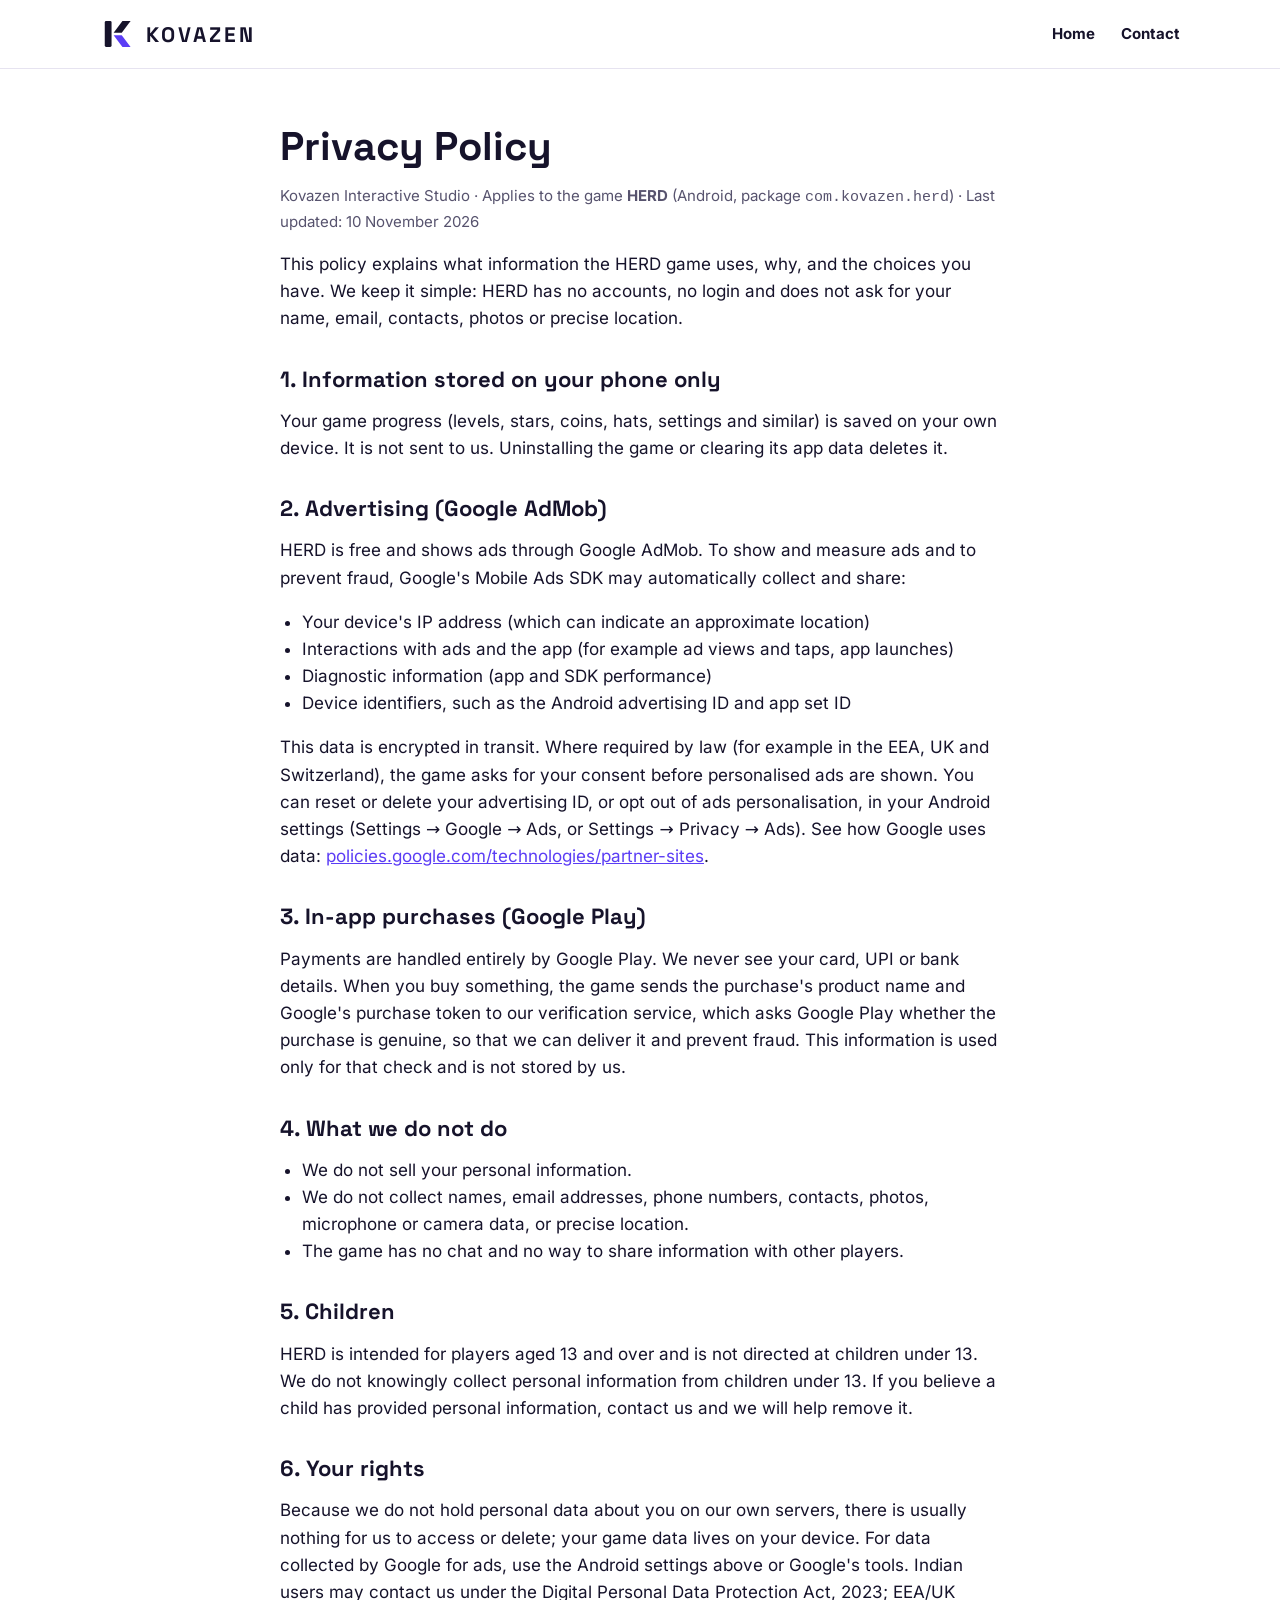
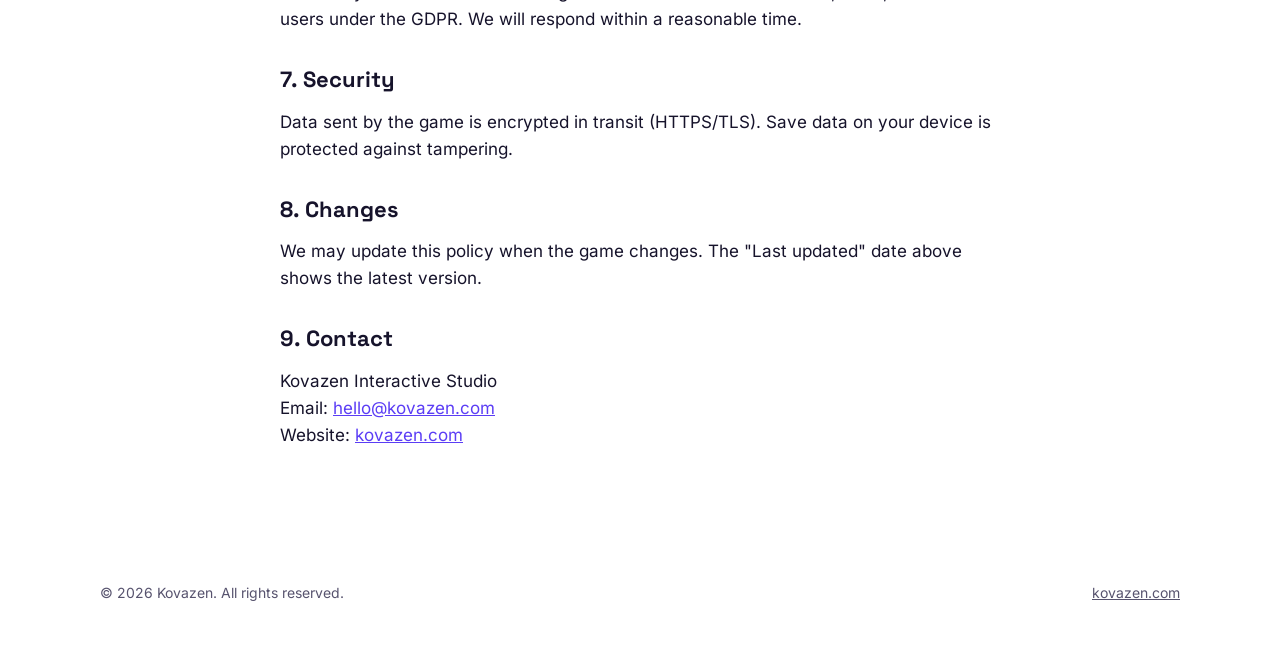
==== privacy/index.html @ 77fa7cde "Add files via upload" ====
<!doctype html>
<html lang="en">
<head>
<meta charset="utf-8">
<meta name="viewport" content="width=device-width, initial-scale=1">
<title>Privacy Policy · HERD · Kovazen Interactive Studio</title>
<meta name="description" content="Privacy policy for the HERD game by Kovazen Interactive Studio.">
<link rel="icon" href="/favicon.svg" type="image/svg+xml">
<link rel="stylesheet" href="/assets/site.css">
</head>
<body>
<header>
  <div class="wrap">
    <a class="brand" href="/" aria-label="Kovazen home">
      <svg viewBox="0 0 100 100" aria-hidden="true"><rect x="14" y="12" width="20" height="76" rx="4" fill="#16132B"/><polygon points="40,46 66,12 90,12 64,46" fill="#16132B"/><polygon points="40,54 64,54 90,88 66,88" fill="#5B3DF5"/></svg>
      <b>KOVAZEN</b>
    </a>
    <nav aria-label="Main"><a href="/">Home</a><a href="/#contact">Contact</a></nav>
  </div>
</header>
<main class="legal">
<h1>Privacy Policy</h1>
<p class="muted">Kovazen Interactive Studio · Applies to the game <b>HERD</b> (Android, package <code>com.kovazen.herd</code>) · Last updated: 10 November 2026</p>

<p>This policy explains what information the HERD game uses, why, and the choices you have. We keep it simple: HERD has no accounts, no login and does not ask for your name, email, contacts, photos or precise location.</p>

<h2>1. Information stored on your phone only</h2>
<p>Your game progress (levels, stars, coins, hats, settings and similar) is saved on your own device. It is not sent to us. Uninstalling the game or clearing its app data deletes it.</p>

<h2>2. Advertising (Google AdMob)</h2>
<p>HERD is free and shows ads through Google AdMob. To show and measure ads and to prevent fraud, Google's Mobile Ads SDK may automatically collect and share:</p>
<ul>
  <li>Your device's IP address (which can indicate an approximate location)</li>
  <li>Interactions with ads and the app (for example ad views and taps, app launches)</li>
  <li>Diagnostic information (app and SDK performance)</li>
  <li>Device identifiers, such as the Android advertising ID and app set ID</li>
</ul>
<p>This data is encrypted in transit. Where required by law (for example in the EEA, UK and Switzerland), the game asks for your consent before personalised ads are shown. You can reset or delete your advertising ID, or opt out of ads personalisation, in your Android settings (Settings → Google → Ads, or Settings → Privacy → Ads). See how Google uses data: <a href="https://policies.google.com/technologies/partner-sites" rel="noopener">policies.google.com/technologies/partner-sites</a>.</p>

<h2>3. In-app purchases (Google Play)</h2>
<p>Payments are handled entirely by Google Play. We never see your card, UPI or bank details. When you buy something, the game sends the purchase's product name and Google's purchase token to our verification service, which asks Google Play whether the purchase is genuine, so that we can deliver it and prevent fraud. This information is used only for that check and is not stored by us.</p>

<h2>4. What we do not do</h2>
<ul>
  <li>We do not sell your personal information.</li>
  <li>We do not collect names, email addresses, phone numbers, contacts, photos, microphone or camera data, or precise location.</li>
  <li>The game has no chat and no way to share information with other players.</li>
</ul>

<h2>5. Children</h2>
<p>HERD is intended for players aged 13 and over and is not directed at children under 13. We do not knowingly collect personal information from children under 13. If you believe a child has provided personal information, contact us and we will help remove it.</p>

<h2>6. Your rights</h2>
<p>Because we do not hold personal data about you on our own servers, there is usually nothing for us to access or delete; your game data lives on your device. For data collected by Google for ads, use the Android settings above or Google's tools. Indian users may contact us under the Digital Personal Data Protection Act, 2023; EEA/UK users under the GDPR. We will respond within a reasonable time.</p>

<h2>7. Security</h2>
<p>Data sent by the game is encrypted in transit (HTTPS/TLS). Save data on your device is protected against tampering.</p>

<h2>8. Changes</h2>
<p>We may update this policy when the game changes. The "Last updated" date above shows the latest version.</p>

<h2>9. Contact</h2>
<p>Kovazen Interactive Studio<br>Email: <a href="mailto:hello@kovazen.com">hello@kovazen.com</a><br>Website: <a href="https://kovazen.com">kovazen.com</a></p>
</main>
<footer><div class="wrap"><span>© 2026 Kovazen. All rights reserved.</span><span><a href="/">kovazen.com</a></span></div></footer>
</body>
</html>
---- assets/site.css ----
@font-face{font-family:'Space Grotesk';font-weight:700;font-display:swap;src:url(spacegrotesk-700.woff2) format('woff2')}
@font-face{font-family:'Inter';font-weight:400;font-display:swap;src:url(inter-400.woff2) format('woff2')}
@font-face{font-family:'Inter';font-weight:700;font-display:swap;src:url(inter-700.woff2) format('woff2')}
:root{--ink:#16132B;--muted:#57536E;--mist:#F6F5FB;--line:#E6E3F0;--violet:#5B3DF5;--violet-d:#8B73FF;--coral:#F0365A;--coral-t:#C81E43;--teal:#0EA5A0;--teal-t:#0A7B77;--amber:#F59E0B;--amber-t:#9A5B00;--bg:#FFFFFF}
*{box-sizing:border-box}
html{scroll-behavior:smooth}
body{margin:0;background:var(--bg);color:var(--ink);font:400 17px/1.6 Inter,system-ui,-apple-system,Segoe UI,Roboto,sans-serif;-webkit-font-smoothing:antialiased}
a{color:var(--violet)}a:hover{color:#3F25C9}
.wrap{max-width:1120px;margin:0 auto;padding:0 20px}
/* header */
header{position:sticky;top:0;z-index:5;background:rgba(255,255,255,.92);backdrop-filter:blur(8px);border-bottom:1px solid var(--line)}
header .wrap{display:flex;align-items:center;justify-content:space-between;height:68px}
.brand{display:flex;align-items:center;gap:12px;text-decoration:none;color:var(--ink)}
.brand svg{width:34px;height:34px}
.brand b{font:700 21px/1 'Space Grotesk',sans-serif;letter-spacing:.14em}
nav{display:flex;gap:26px}
nav a{color:var(--ink);text-decoration:none;font-weight:700;font-size:15px}
nav a:hover{color:var(--violet)}
/* hero */
.hero{padding:96px 0 84px;background:radial-gradient(1100px 500px at 85% -10%,#ECE8FF 0,transparent 60%),var(--bg)}
.hero h1{font:700 clamp(40px,7vw,76px)/1.04 'Space Grotesk',sans-serif;margin:0 0 22px;letter-spacing:-.01em;max-width:13ch}
.hero h1 span{color:var(--violet)}
.hero p{font-size:20px;color:var(--muted);max-width:56ch;margin:0 0 34px}
.btns{display:flex;gap:14px;flex-wrap:wrap}
.btn{display:inline-flex;align-items:center;gap:10px;min-height:48px;padding:0 24px;border-radius:14px;font-weight:700;text-decoration:none;font-size:16px}
.btn.primary{background:var(--ink);color:#fff}.btn.primary:hover{background:#2A2550;color:#fff}
.btn.ghost{border:2px solid var(--line);color:var(--ink)}.btn.ghost:hover{border-color:var(--ink);color:var(--ink)}
/* sections */
section{padding:84px 0}
.kicker{font:700 13px/1 Inter,sans-serif;letter-spacing:.2em;text-transform:uppercase;color:var(--muted);margin:0 0 14px}
h2{font:700 clamp(30px,4.5vw,44px)/1.1 'Space Grotesk',sans-serif;margin:0 0 16px}
.lead{color:var(--muted);font-size:19px;max-width:60ch;margin:0 0 44px}
/* divisions */
.grid3{display:grid;grid-template-columns:repeat(3,minmax(0,1fr));gap:22px}
.card{border:1px solid var(--line);border-radius:22px;padding:30px;background:#fff;display:flex;flex-direction:column;gap:14px}
.card .top{display:flex;align-items:center;gap:14px}
.card .top svg{width:46px;height:46px;flex-shrink:0}
.card .nm{display:flex;flex-direction:column;line-height:1.15}
.card .nm b{font:700 17px 'Space Grotesk',sans-serif;letter-spacing:.14em}
.card .nm small{font-weight:700;font-size:12px;letter-spacing:.2em}
.card p{margin:0;color:var(--muted)}
.pill{align-self:flex-start;font-size:13px;font-weight:700;padding:5px 12px;border-radius:30px;background:var(--mist);color:var(--muted)}
.pill.live{background:#FDE7EC;color:var(--coral-t)}
/* game */
.game{background:var(--mist)}
.game .row{display:grid;grid-template-columns:1.05fr .95fr;gap:56px;align-items:center}
.game .apptitle{display:flex;align-items:center;gap:16px;margin-bottom:18px}
.game .apptitle img{width:72px;height:72px;border-radius:18px;box-shadow:0 6px 18px rgba(22,19,43,.15)}
.game .apptitle b{font:700 30px/1 'Space Grotesk',sans-serif;display:block}
.game .apptitle span{color:var(--muted);font-size:15px;font-weight:700}
.game ul{padding-left:20px;margin:0 0 28px;color:var(--ink)}
.game li{margin:6px 0}
.shots{display:flex;gap:16px;justify-content:center}
.shots img{width:31%;max-width:190px;border-radius:22px;box-shadow:0 14px 34px rgba(22,19,43,.18)}
.shots img:nth-child(2){transform:translateY(-22px)}
/* contact */
.contact .box{border-radius:26px;background:var(--ink);color:#fff;padding:52px;display:flex;justify-content:space-between;align-items:center;gap:30px;flex-wrap:wrap}
.contact h2{color:#fff;margin:0 0 8px}
.contact p{margin:0;color:#C9C4E4}
.contact .btn.primary{background:#fff;color:var(--ink)}.contact .btn.primary:hover{background:#ECE8FF}
footer{padding:36px 0 46px;color:var(--muted);font-size:14px}
footer .wrap{display:flex;justify-content:space-between;gap:16px;flex-wrap:wrap}
footer a{color:var(--muted)}
/* legal page */
.legal{max-width:760px;padding:56px 20px 80px;margin:0 auto}
.legal h1{font:700 40px/1.1 'Space Grotesk',sans-serif;margin:0 0 8px}
.legal h2{font-size:22px;margin:34px 0 8px}
.legal .muted{color:var(--muted);font-size:15px}
.legal ul{padding-left:22px}
@media (max-width:860px){
  .grid3{grid-template-columns:1fr}
  .game .row{grid-template-columns:1fr;gap:40px}
  nav{gap:16px}nav a.hide-sm{display:none}
  .hero{padding:64px 0 60px}section{padding:64px 0}
  .contact .box{padding:34px 26px}
}
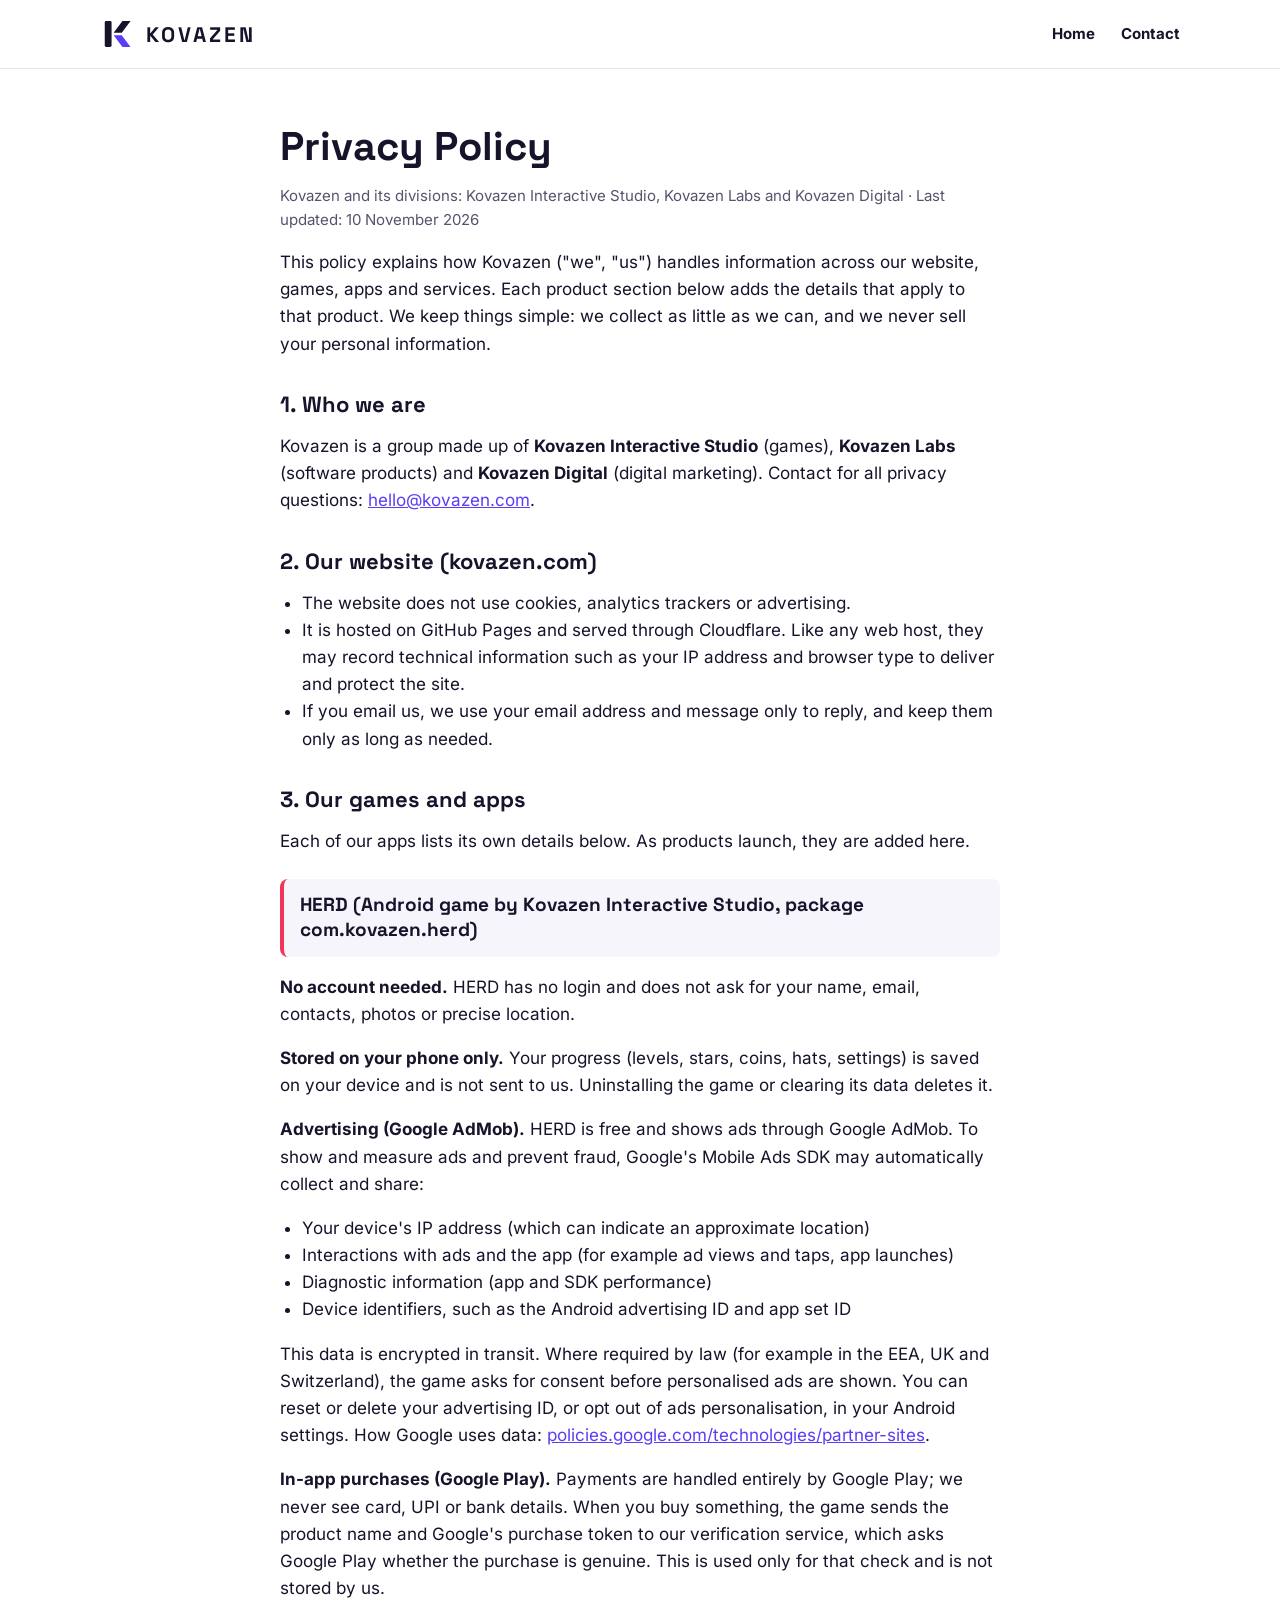
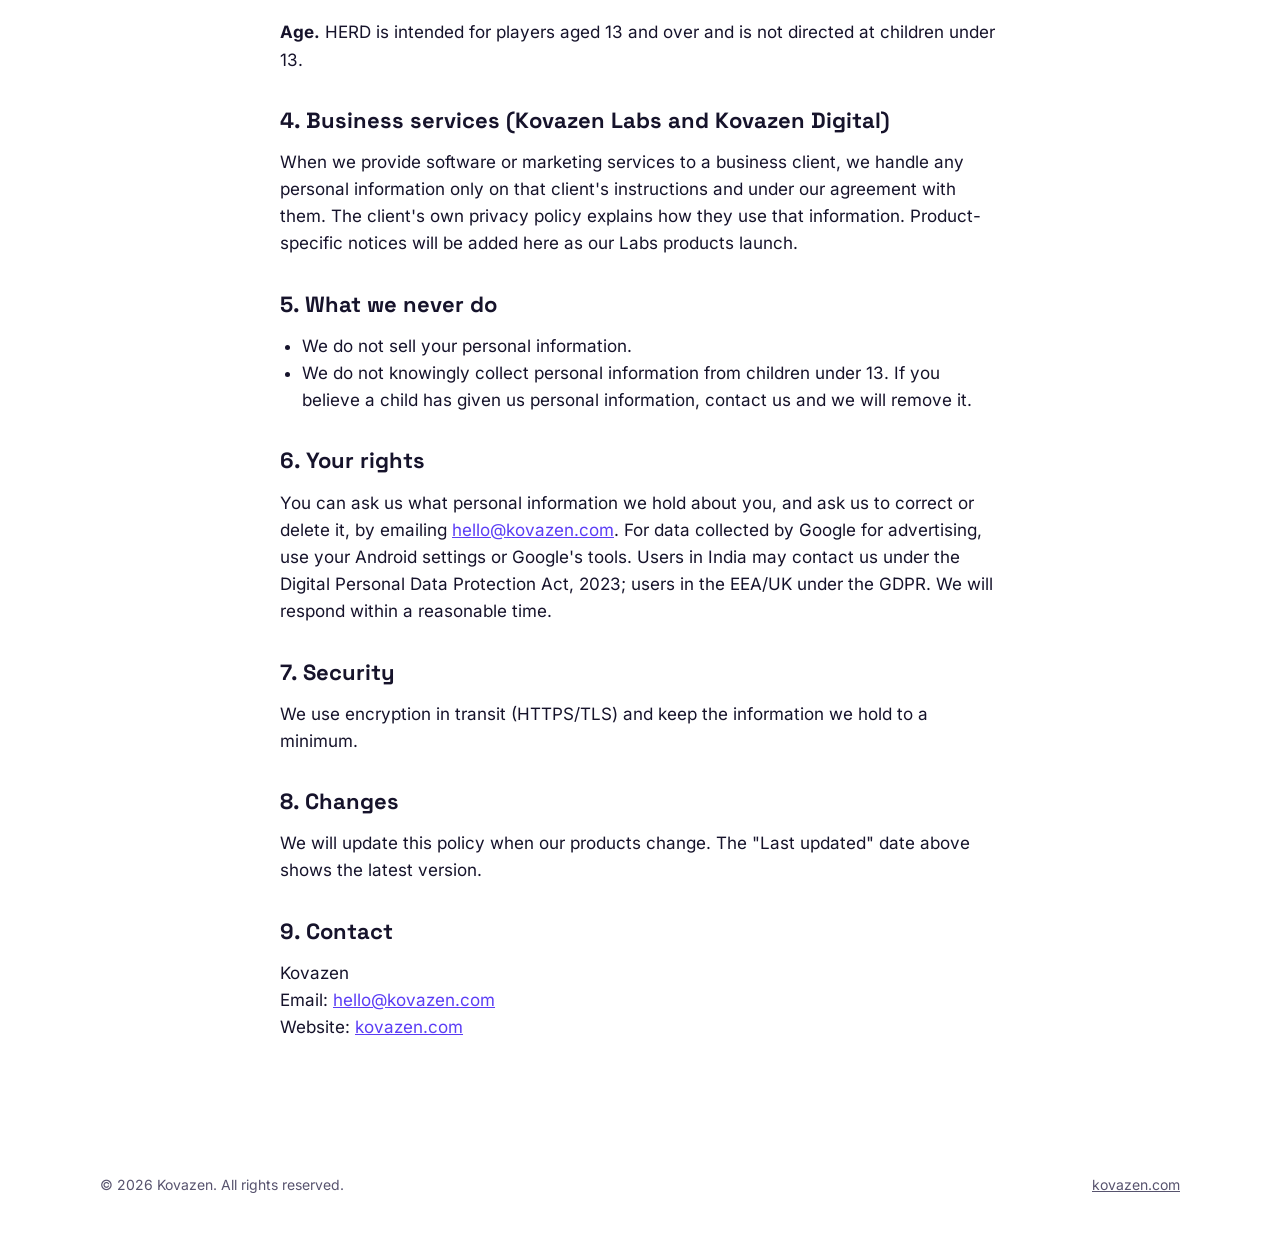
==== commit 146f2fcd: "Add files via upload" ====
--- a/privacy/index.html
+++ b/privacy/index.html
@@ -3,8 +3,8 @@
 <head>
 <meta charset="utf-8">
 <meta name="viewport" content="width=device-width, initial-scale=1">
-<title>Privacy Policy · HERD · Kovazen Interactive Studio</title>
-<meta name="description" content="Privacy policy for the HERD game by Kovazen Interactive Studio.">
+<title>Privacy Policy · Kovazen</title>
+<meta name="description" content="Privacy policy for Kovazen, Kovazen Interactive Studio (including the HERD game), Kovazen Labs and Kovazen Digital.">
 <link rel="icon" href="/favicon.svg" type="image/svg+xml">
 <link rel="stylesheet" href="/assets/site.css">
 </head>
@@ -20,47 +20,57 @@
 </header>
 <main class="legal">
 <h1>Privacy Policy</h1>
-<p class="muted">Kovazen Interactive Studio · Applies to the game <b>HERD</b> (Android, package <code>com.kovazen.herd</code>) · Last updated: 10 November 2026</p>
+<p class="muted">Kovazen and its divisions: Kovazen Interactive Studio, Kovazen Labs and Kovazen Digital · Last updated: 10 November 2026</p>
 
-<p>This policy explains what information the HERD game uses, why, and the choices you have. We keep it simple: HERD has no accounts, no login and does not ask for your name, email, contacts, photos or precise location.</p>
+<p>This policy explains how Kovazen ("we", "us") handles information across our website, games, apps and services. Each product section below adds the details that apply to that product. We keep things simple: we collect as little as we can, and we never sell your personal information.</p>
 
-<h2>1. Information stored on your phone only</h2>
-<p>Your game progress (levels, stars, coins, hats, settings and similar) is saved on your own device. It is not sent to us. Uninstalling the game or clearing its app data deletes it.</p>
+<h2>1. Who we are</h2>
+<p>Kovazen is a group made up of <b>Kovazen Interactive Studio</b> (games), <b>Kovazen Labs</b> (software products) and <b>Kovazen Digital</b> (digital marketing). Contact for all privacy questions: <a href="mailto:hello@kovazen.com">hello@kovazen.com</a>.</p>
 
-<h2>2. Advertising (Google AdMob)</h2>
-<p>HERD is free and shows ads through Google AdMob. To show and measure ads and to prevent fraud, Google's Mobile Ads SDK may automatically collect and share:</p>
+<h2>2. Our website (kovazen.com)</h2>
+<ul>
+  <li>The website does not use cookies, analytics trackers or advertising.</li>
+  <li>It is hosted on GitHub Pages and served through Cloudflare. Like any web host, they may record technical information such as your IP address and browser type to deliver and protect the site.</li>
+  <li>If you email us, we use your email address and message only to reply, and keep them only as long as needed.</li>
+</ul>
+
+<h2>3. Our games and apps</h2>
+<p>Each of our apps lists its own details below. As products launch, they are added here.</p>
+
+<h3 id="herd">HERD (Android game by Kovazen Interactive Studio, package com.kovazen.herd)</h3>
+<p><b>No account needed.</b> HERD has no login and does not ask for your name, email, contacts, photos or precise location.</p>
+<p><b>Stored on your phone only.</b> Your progress (levels, stars, coins, hats, settings) is saved on your device and is not sent to us. Uninstalling the game or clearing its data deletes it.</p>
+<p><b>Advertising (Google AdMob).</b> HERD is free and shows ads through Google AdMob. To show and measure ads and prevent fraud, Google's Mobile Ads SDK may automatically collect and share:</p>
 <ul>
   <li>Your device's IP address (which can indicate an approximate location)</li>
   <li>Interactions with ads and the app (for example ad views and taps, app launches)</li>
   <li>Diagnostic information (app and SDK performance)</li>
   <li>Device identifiers, such as the Android advertising ID and app set ID</li>
 </ul>
-<p>This data is encrypted in transit. Where required by law (for example in the EEA, UK and Switzerland), the game asks for your consent before personalised ads are shown. You can reset or delete your advertising ID, or opt out of ads personalisation, in your Android settings (Settings → Google → Ads, or Settings → Privacy → Ads). See how Google uses data: <a href="https://policies.google.com/technologies/partner-sites" rel="noopener">policies.google.com/technologies/partner-sites</a>.</p>
+<p>This data is encrypted in transit. Where required by law (for example in the EEA, UK and Switzerland), the game asks for consent before personalised ads are shown. You can reset or delete your advertising ID, or opt out of ads personalisation, in your Android settings. How Google uses data: <a href="https://policies.google.com/technologies/partner-sites" rel="noopener">policies.google.com/technologies/partner-sites</a>.</p>
+<p><b>In-app purchases (Google Play).</b> Payments are handled entirely by Google Play; we never see card, UPI or bank details. When you buy something, the game sends the product name and Google's purchase token to our verification service, which asks Google Play whether the purchase is genuine. This is used only for that check and is not stored by us.</p>
+<p><b>Age.</b> HERD is intended for players aged 13 and over and is not directed at children under 13.</p>
 
-<h2>3. In-app purchases (Google Play)</h2>
-<p>Payments are handled entirely by Google Play. We never see your card, UPI or bank details. When you buy something, the game sends the purchase's product name and Google's purchase token to our verification service, which asks Google Play whether the purchase is genuine, so that we can deliver it and prevent fraud. This information is used only for that check and is not stored by us.</p>
+<h2>4. Business services (Kovazen Labs and Kovazen Digital)</h2>
+<p>When we provide software or marketing services to a business client, we handle any personal information only on that client's instructions and under our agreement with them. The client's own privacy policy explains how they use that information. Product-specific notices will be added here as our Labs products launch.</p>
 
-<h2>4. What we do not do</h2>
+<h2>5. What we never do</h2>
 <ul>
   <li>We do not sell your personal information.</li>
-  <li>We do not collect names, email addresses, phone numbers, contacts, photos, microphone or camera data, or precise location.</li>
-  <li>The game has no chat and no way to share information with other players.</li>
+  <li>We do not knowingly collect personal information from children under 13. If you believe a child has given us personal information, contact us and we will remove it.</li>
 </ul>
 
-<h2>5. Children</h2>
-<p>HERD is intended for players aged 13 and over and is not directed at children under 13. We do not knowingly collect personal information from children under 13. If you believe a child has provided personal information, contact us and we will help remove it.</p>
-
 <h2>6. Your rights</h2>
-<p>Because we do not hold personal data about you on our own servers, there is usually nothing for us to access or delete; your game data lives on your device. For data collected by Google for ads, use the Android settings above or Google's tools. Indian users may contact us under the Digital Personal Data Protection Act, 2023; EEA/UK users under the GDPR. We will respond within a reasonable time.</p>
+<p>You can ask us what personal information we hold about you, and ask us to correct or delete it, by emailing <a href="mailto:hello@kovazen.com">hello@kovazen.com</a>. For data collected by Google for advertising, use your Android settings or Google's tools. Users in India may contact us under the Digital Personal Data Protection Act, 2023; users in the EEA/UK under the GDPR. We will respond within a reasonable time.</p>
 
 <h2>7. Security</h2>
-<p>Data sent by the game is encrypted in transit (HTTPS/TLS). Save data on your device is protected against tampering.</p>
+<p>We use encryption in transit (HTTPS/TLS) and keep the information we hold to a minimum.</p>
 
 <h2>8. Changes</h2>
-<p>We may update this policy when the game changes. The "Last updated" date above shows the latest version.</p>
+<p>We will update this policy when our products change. The "Last updated" date above shows the latest version.</p>
 
 <h2>9. Contact</h2>
-<p>Kovazen Interactive Studio<br>Email: <a href="mailto:hello@kovazen.com">hello@kovazen.com</a><br>Website: <a href="https://kovazen.com">kovazen.com</a></p>
+<p>Kovazen<br>Email: <a href="mailto:hello@kovazen.com">hello@kovazen.com</a><br>Website: <a href="https://kovazen.com">kovazen.com</a></p>
 </main>
 <footer><div class="wrap"><span>© 2026 Kovazen. All rights reserved.</span><span><a href="/">kovazen.com</a></span></div></footer>
 </body>
--- a/assets/site.css
+++ b/assets/site.css
@@ -74,3 +74,4 @@
   .hero{padding:64px 0 60px}section{padding:64px 0}
   .contact .box{padding:34px 26px}
 }
+.legal h3{font:700 19px/1.3 "Space Grotesk",sans-serif;margin:24px 0 6px;padding:14px 16px;background:var(--mist);border-left:4px solid var(--coral);border-radius:8px}
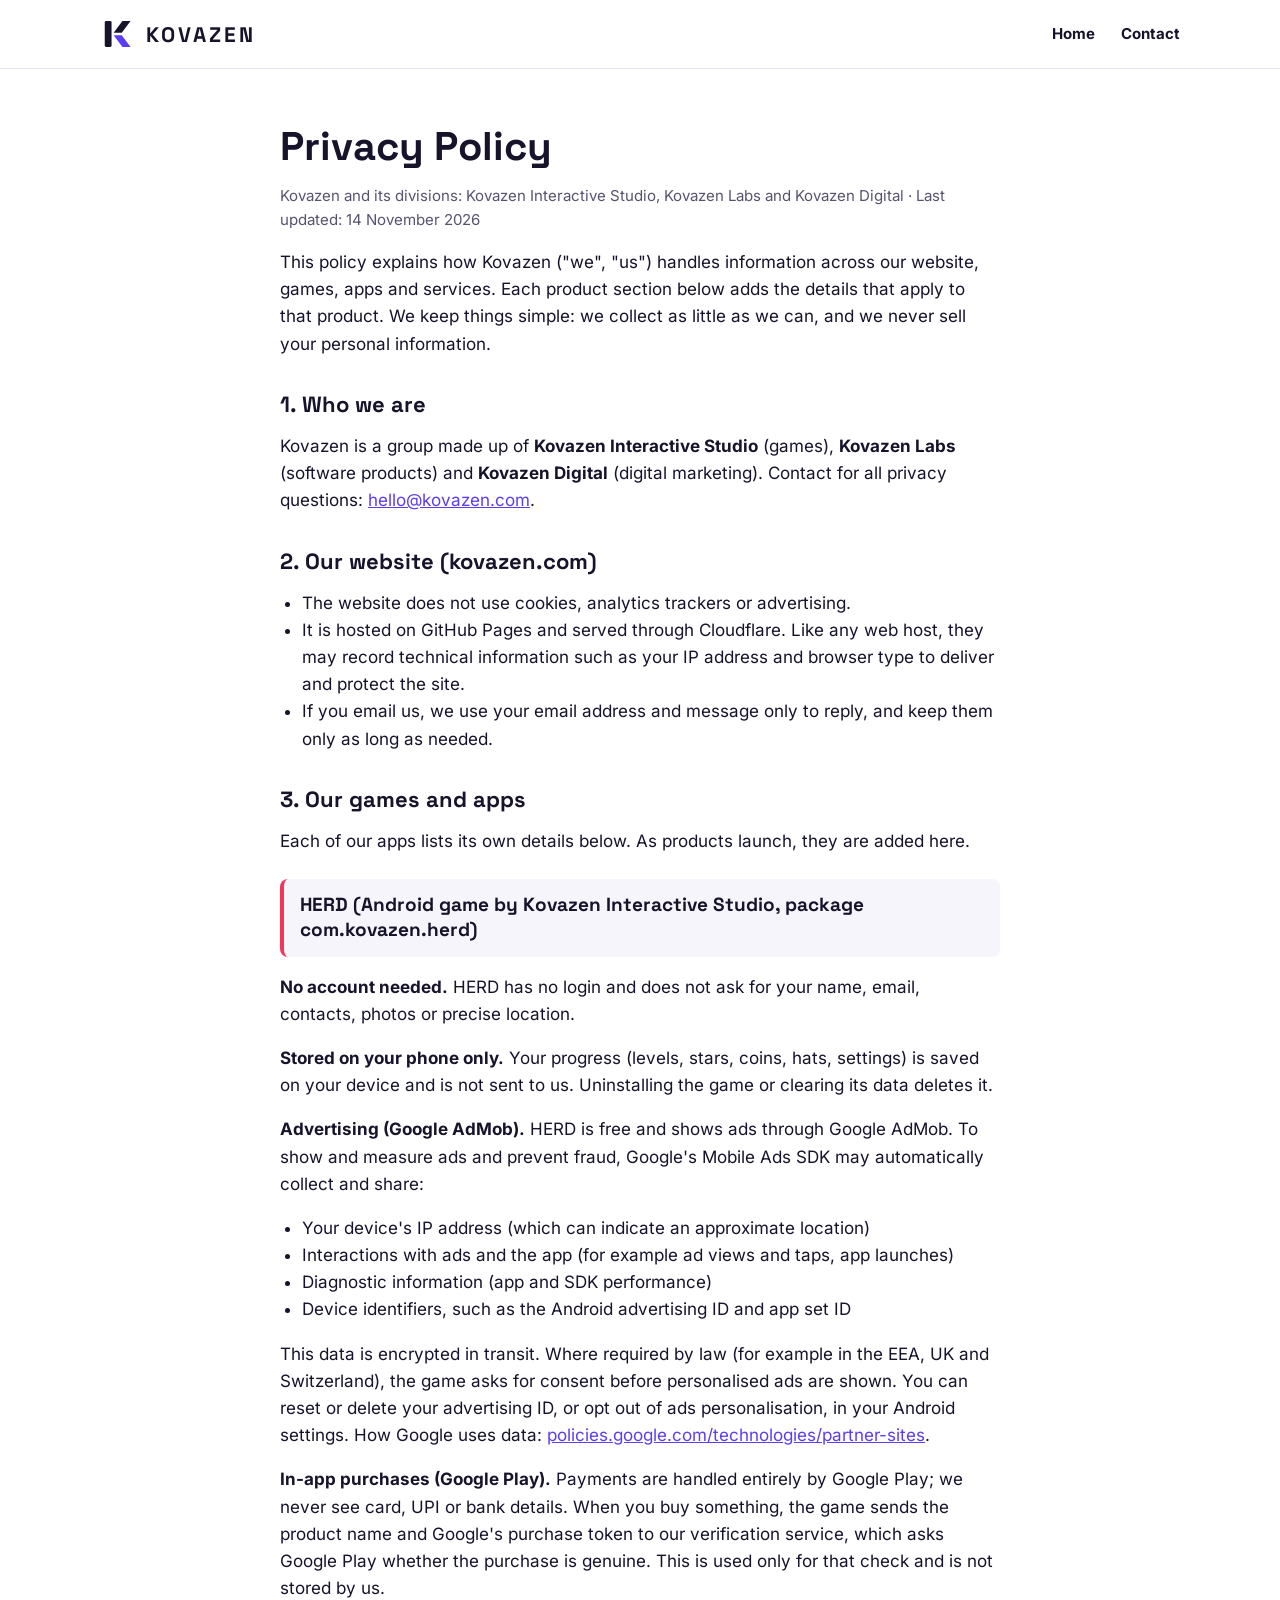
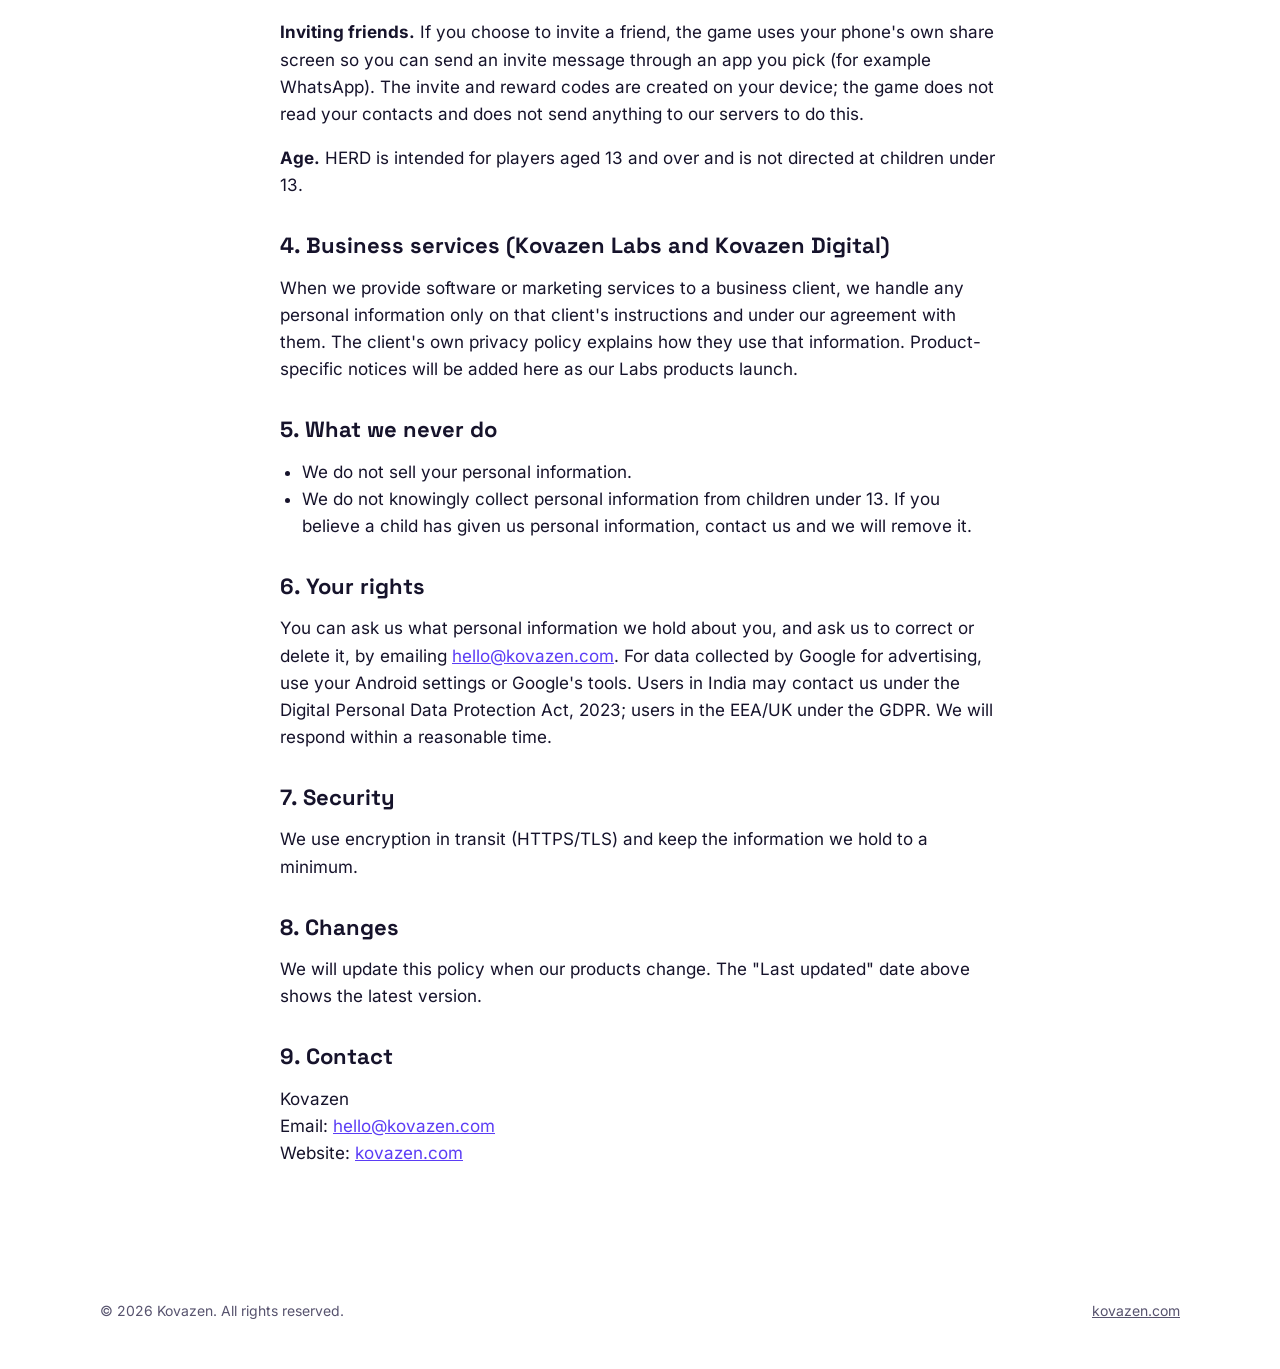
==== commit dece044d: "Add files via upload" ====
--- a/privacy/index.html
+++ b/privacy/index.html
@@ -20,7 +20,7 @@
 </header>
 <main class="legal">
 <h1>Privacy Policy</h1>
-<p class="muted">Kovazen and its divisions: Kovazen Interactive Studio, Kovazen Labs and Kovazen Digital · Last updated: 10 November 2026</p>
+<p class="muted">Kovazen and its divisions: Kovazen Interactive Studio, Kovazen Labs and Kovazen Digital · Last updated: 14 November 2026</p>
 
 <p>This policy explains how Kovazen ("we", "us") handles information across our website, games, apps and services. Each product section below adds the details that apply to that product. We keep things simple: we collect as little as we can, and we never sell your personal information.</p>
 
@@ -49,6 +49,7 @@
 </ul>
 <p>This data is encrypted in transit. Where required by law (for example in the EEA, UK and Switzerland), the game asks for consent before personalised ads are shown. You can reset or delete your advertising ID, or opt out of ads personalisation, in your Android settings. How Google uses data: <a href="https://policies.google.com/technologies/partner-sites" rel="noopener">policies.google.com/technologies/partner-sites</a>.</p>
 <p><b>In-app purchases (Google Play).</b> Payments are handled entirely by Google Play; we never see card, UPI or bank details. When you buy something, the game sends the product name and Google's purchase token to our verification service, which asks Google Play whether the purchase is genuine. This is used only for that check and is not stored by us.</p>
+<p><b>Inviting friends.</b> If you choose to invite a friend, the game uses your phone's own share screen so you can send an invite message through an app you pick (for example WhatsApp). The invite and reward codes are created on your device; the game does not read your contacts and does not send anything to our servers to do this.</p>
 <p><b>Age.</b> HERD is intended for players aged 13 and over and is not directed at children under 13.</p>
 
 <h2>4. Business services (Kovazen Labs and Kovazen Digital)</h2>
